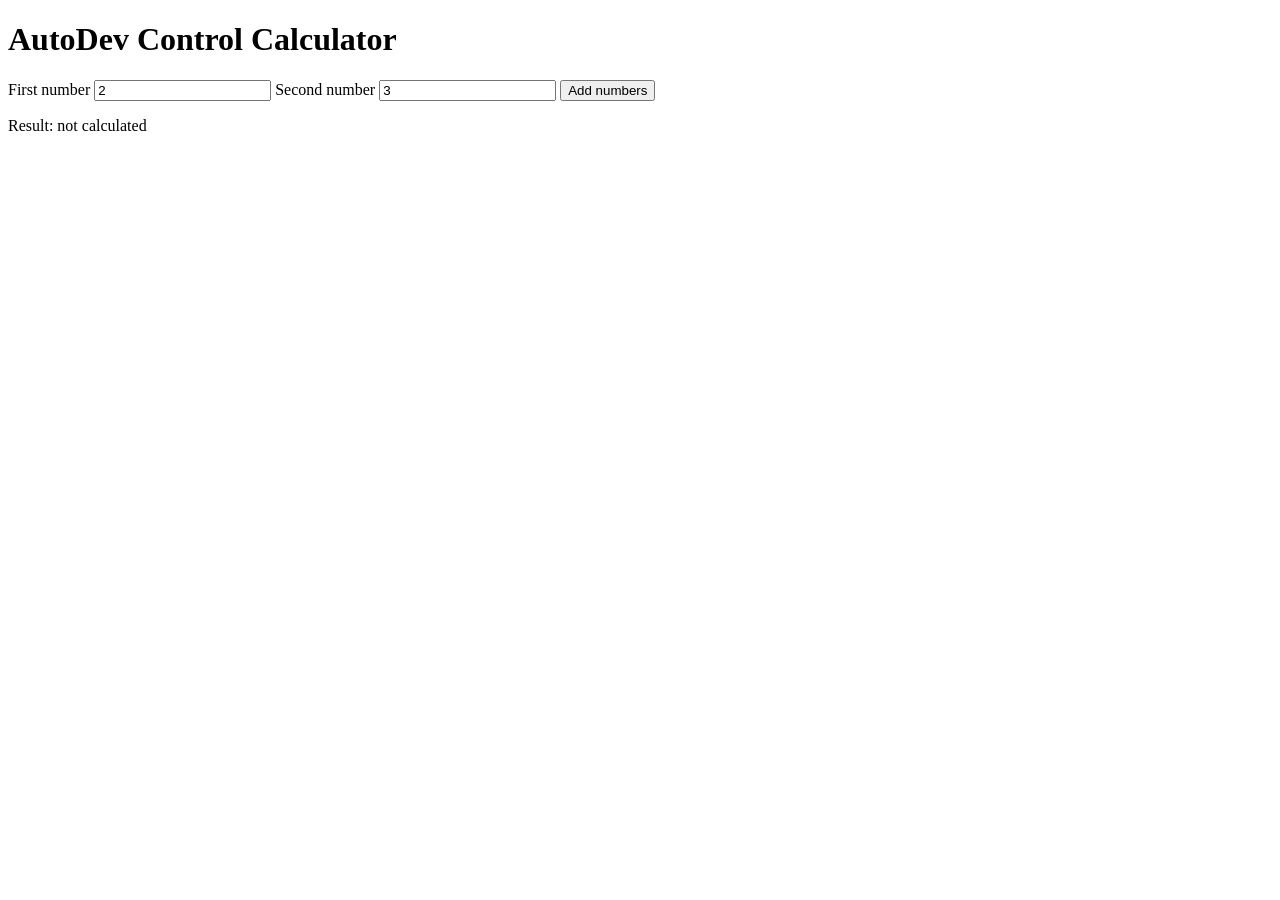
==== index.html @ 381ab941 "Prepare CONTROL_TASK_V1 browser fixture" ====
<!doctype html>
<html lang="en">
<head>
  <meta charset="utf-8">
  <meta name="viewport" content="width=device-width, initial-scale=1">
  <title>AutoDev Control Calculator</title>
</head>
<body>
  <main>
    <h1>AutoDev Control Calculator</h1>

    <label>
      First number
      <input id="a" type="number" value="2">
    </label>

    <label>
      Second number
      <input id="b" type="number" value="3">
    </label>

    <button id="calculate" type="button">Add numbers</button>

    <p id="result" aria-live="polite">Result: not calculated</p>
  </main>

  <script src="./math.js"></script>
  <script>
    const first = document.getElementById("a");
    const second = document.getElementById("b");
    const result = document.getElementById("result");

    document.getElementById("calculate").addEventListener("click", () => {
      result.textContent =
        `Result: ${window.add(Number(first.value), Number(second.value))}`;
    });
  </script>
</body>
</html>
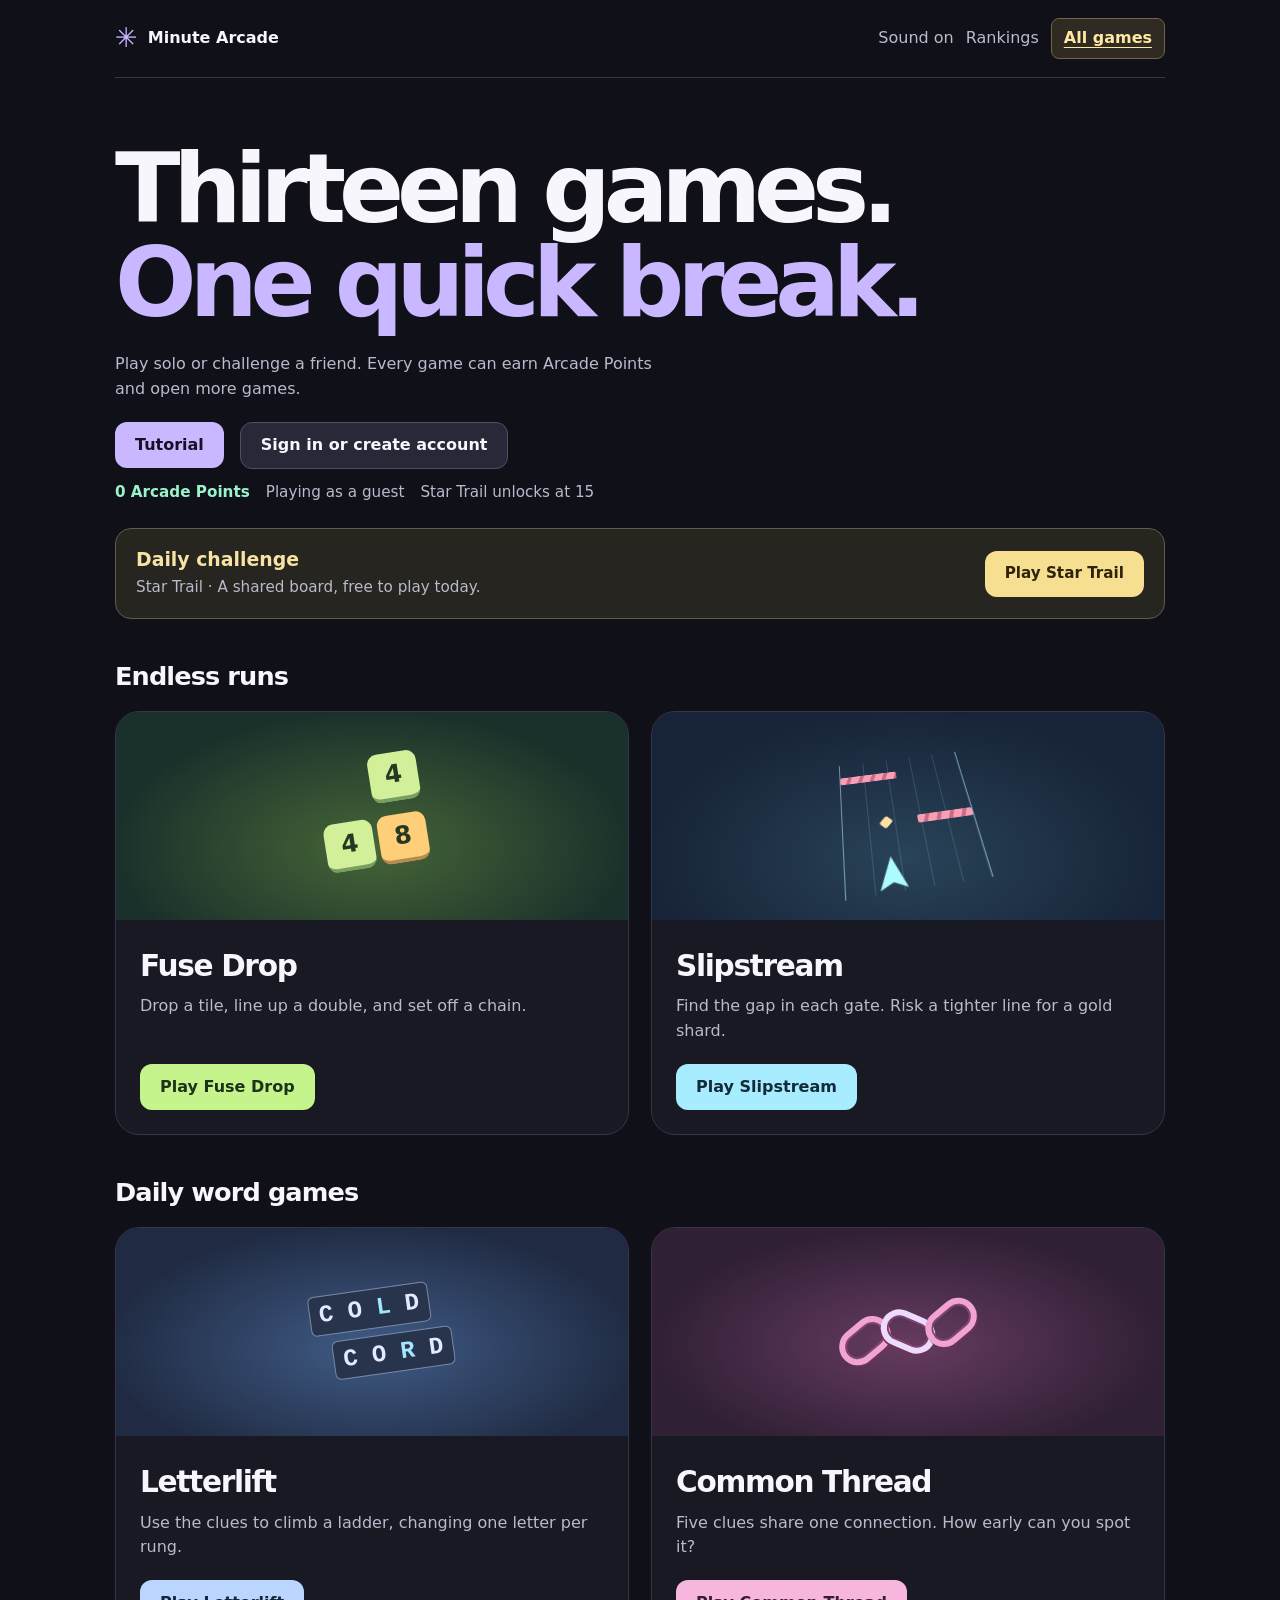
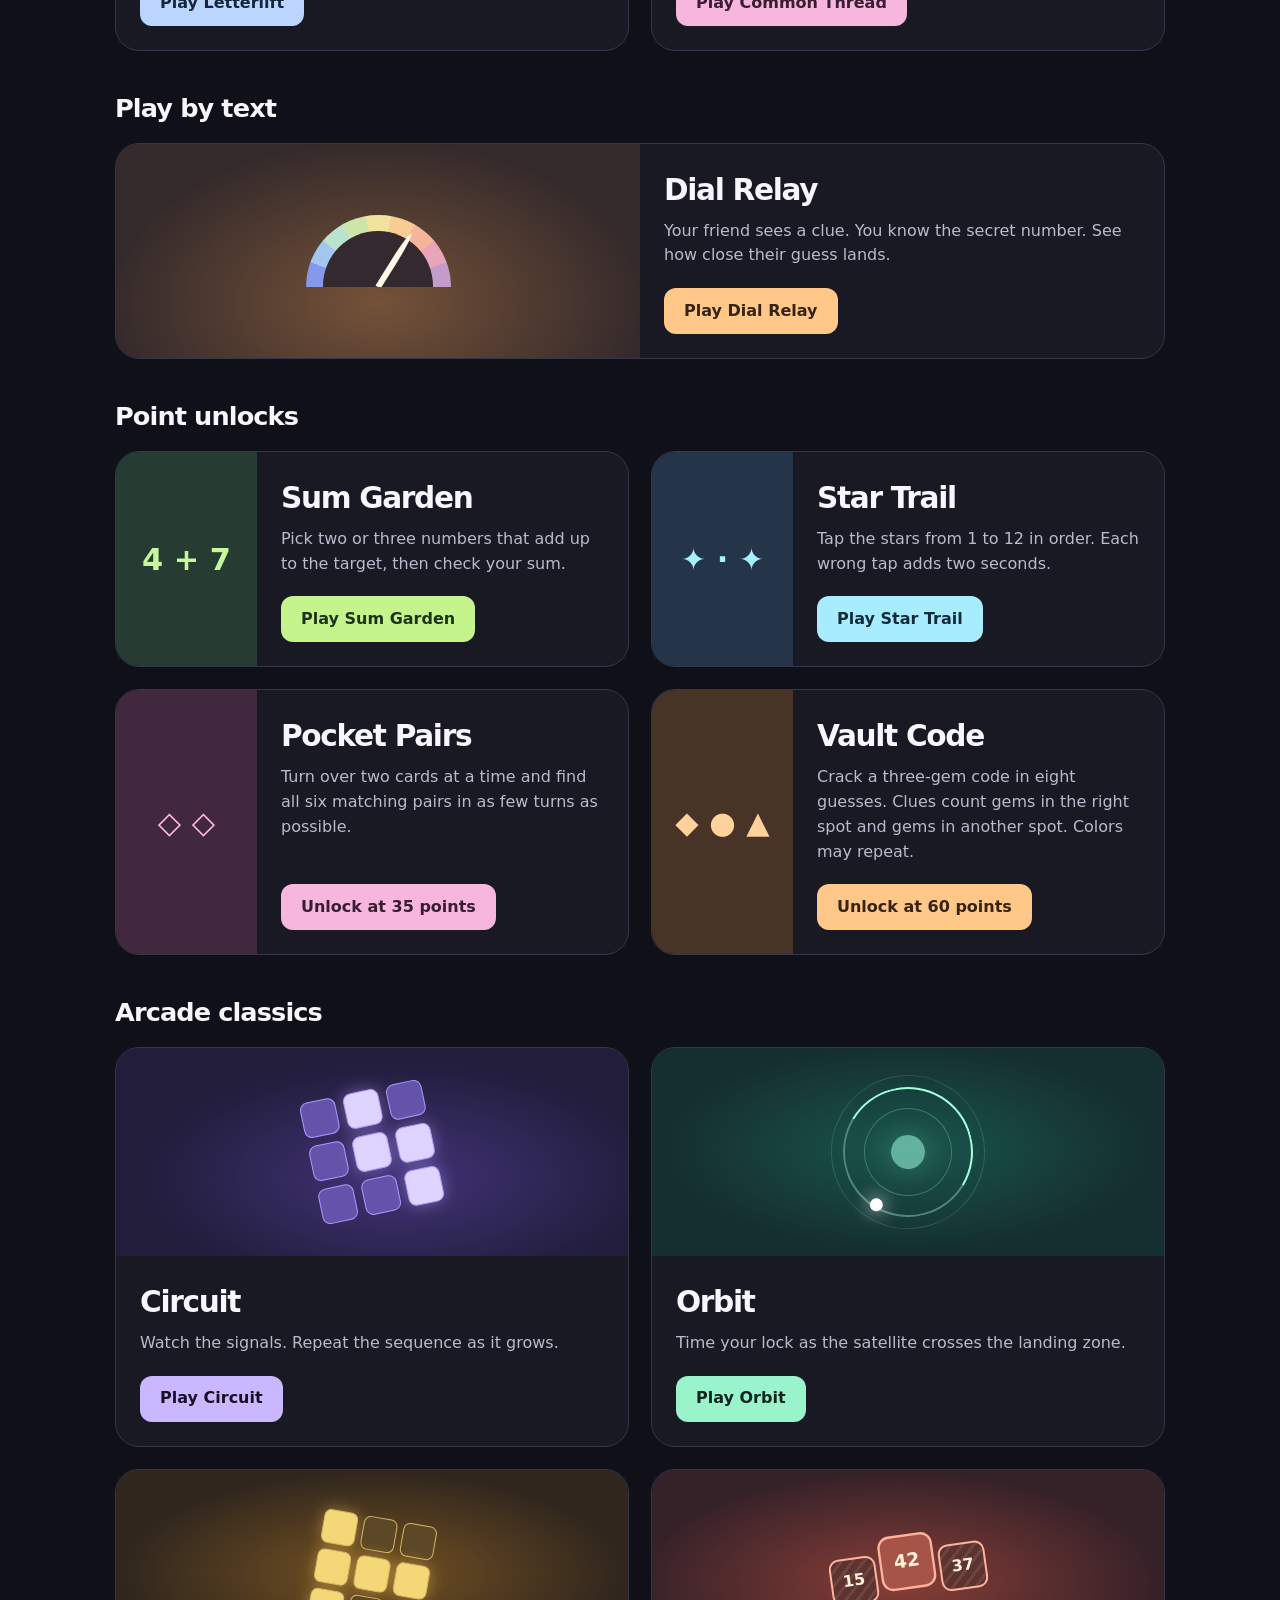
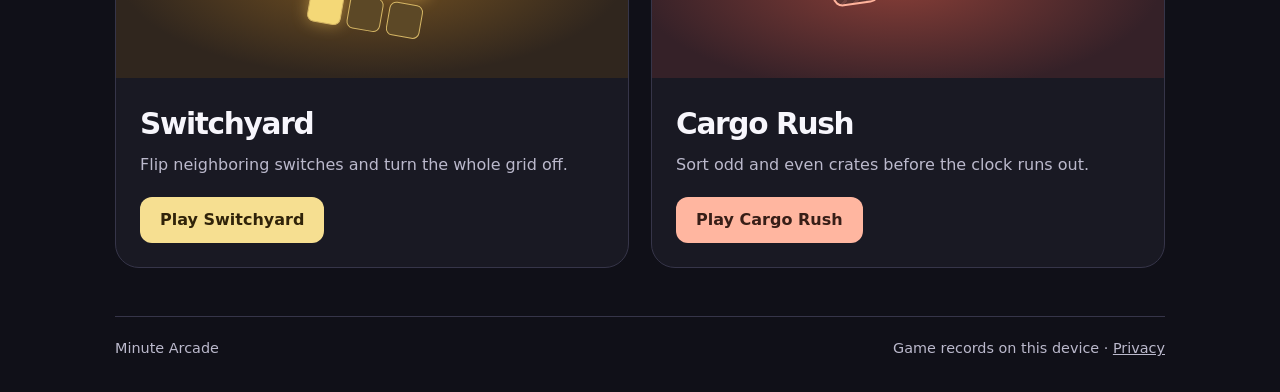
==== commit 2b703372: "Recover Minute Arcade public frontend from live site (2026-11-22)" ====
--- a/index.html
+++ b/index.html
@@ -1,39 +1,103 @@
 <!doctype html>
 <html lang="en">
 <head>
-  <meta charset="utf-8">
-  <meta name="viewport" content="width=device-width, initial-scale=1">
-  <title>AutoDev Control Calculator</title>
+<meta charset="utf-8">
+<meta name="viewport" content="width=device-width,initial-scale=1">
+<meta name="description" content="Play thirteen free browser games, from endless merge and dodge runs to daily word puzzles and clues you can text a friend.">
+<title>Minute Arcade — Play and challenge a friend</title>
+<link rel="stylesheet" href="./style.css">
+<link rel="stylesheet" href="./arcade.css">
+<link rel="stylesheet" href="./club.css">
+<script src="./foundation.js" defer></script>
+<script src="./games.js" defer></script>
+<script src="./more-games.js" defer></script>
+<script type="module" src="./arcade/arcade.js"></script>
 </head>
 <body>
-  <main>
-    <h1>AutoDev Control Calculator</h1>
-
-    <label>
-      First number
-      <input id="a" type="number" value="2">
-    </label>
-
-    <label>
-      Second number
-      <input id="b" type="number" value="3">
-    </label>
-
-    <button id="calculate" type="button">Add numbers</button>
-
-    <p id="result" aria-live="polite">Result: not calculated</p>
-  </main>
-
-  <script src="./math.js"></script>
-  <script>
-    const first = document.getElementById("a");
-    const second = document.getElementById("b");
-    const result = document.getElementById("result");
-
-    document.getElementById("calculate").addEventListener("click", () => {
-      result.textContent =
-        `Result: ${window.add(Number(first.value), Number(second.value))}`;
-    });
-  </script>
+<a class="skip" href="#main">Skip to games</a>
+<header class="wrap mast"><a href="#" class="brand"><span class="logo" aria-hidden="true">✳</span> Minute Arcade</a><nav aria-label="Games"><button type="button" id="sound-toggle" class="nav-tool" aria-pressed="true">Sound on</button><a href="#scores" class="nav-tool">Rankings</a><a href="#" data-route="home" class="home-link">All games</a></nav></header>
+<aside id="ad-game" class="ad-space wrap" aria-label="Advertisement" hidden></aside>
+<main id="main" class="wrap">
+<section id="home">
+  <div class="intro"><h1>Thirteen games.<br><em>One quick break.</em></h1><p>Play solo or challenge a friend. Every game can earn Arcade Points and open more games.</p><div class="welcome-actions"><button type="button" class="button" data-tutorial>Tutorial</button><a id="welcome-account" href="#account" class="button outline">Sign in or create account</a></div><div class="club-strip"><strong><span data-points>0</span> Arcade Points</strong><span id="home-identity">Playing as a guest</span><span id="next-unlock"></span></div></div>
+  <div class="daily-pick"><div><strong>Daily challenge</strong><p id="rotation-info"></p></div><a class="button gold" id="rotation-link" href="#sum">Play today’s game</a></div>
+  <h2 class="shelf-title">Endless runs</h2>
+  <div class="cards">
+    <article class="card fuse"><div class="card-art" aria-hidden="true"><div class="fuse-art"><b>4</b><b>4</b><b>8</b></div></div><div class="card-info"><h3>Fuse Drop</h3><p>Drop a tile, line up a double, and set off a chain.</p><a href="#merge" class="button lime">Play Fuse Drop</a></div></article>
+    <article class="card slip"><div class="card-art" aria-hidden="true"><div class="road-art"><i></i><i></i><i></i><b></b></div></div><div class="card-info"><h3>Slipstream</h3><p>Find the gap in each gate. Risk a tighter line for a gold shard.</p><a href="#slipstream" class="button ice">Play Slipstream</a></div></article>
+  </div>
+  <h2 class="shelf-title">Daily word games</h2>
+  <div class="cards">
+    <article class="card lift"><div class="card-art" aria-hidden="true"><div class="lift-art"><b>C O <em>L</em> D</b><b>C O <em>R</em> D</b></div></div><div class="card-info"><h3>Letterlift</h3><p>Use the clues to climb a ladder, changing one letter per rung.</p><a href="#letterlift" class="button sky">Play Letterlift</a></div></article>
+    <article class="card thread"><div class="card-art" aria-hidden="true"><div class="thread-art"><i></i><i></i><i></i></div></div><div class="card-info"><h3>Common Thread</h3><p>Five clues share one connection. How early can you spot it?</p><a href="#thread" class="button rose">Play Common Thread</a></div></article>
+  </div>
+  <h2 class="shelf-title">Play by text</h2>
+  <article class="card dial dial-card"><div class="card-art" aria-hidden="true"><div class="dial-art"><i></i></div></div><div class="card-info"><h3>Dial Relay</h3><p>Your friend sees a clue. You know the secret number. See how close their guess lands.</p><a href="#dial" class="button apricot">Play Dial Relay</a></div></article>
+  <h2 class="shelf-title">Point unlocks</h2><div class="cards compact-cards" id="bonus-cards"></div>
+  <h2 class="shelf-title">Arcade classics</h2>
+  <div class="cards">
+    <article class="card circuit"><div class="card-art" aria-hidden="true"><div class="tile-art"><i></i><i></i><i></i><i></i><i></i><i></i><i></i><i></i><i></i></div></div><div class="card-info"><h3>Circuit</h3><p>Watch the signals. Repeat the sequence as it grows.</p><a href="#circuit" class="button">Play Circuit</a></div></article>
+    <article class="card orbit"><div class="card-art" aria-hidden="true"><div class="orbit-art"><i></i><i></i></div></div><div class="card-info"><h3>Orbit</h3><p>Time your lock as the satellite crosses the landing zone.</p><a href="#orbit" class="button mint">Play Orbit</a></div></article>
+    <article class="card switchyard"><div class="card-art" aria-hidden="true"><div class="switch-art"><i></i><i></i><i></i><i></i><i></i><i></i><i></i><i></i><i></i></div></div><div class="card-info"><h3>Switchyard</h3><p>Flip neighboring switches and turn the whole grid off.</p><a href="#switchyard" class="button gold">Play Switchyard</a></div></article>
+    <article class="card cargo"><div class="card-art" aria-hidden="true"><div class="cargo-art"><b>15</b><b>42</b><b>37</b></div></div><div class="card-info"><h3>Cargo Rush</h3><p>Sort odd and even crates before the clock runs out.</p><a href="#cargo" class="button peach">Play Cargo Rush</a></div></article>
+  </div>
+</section>
+<section id="circuit" class="game-layout" hidden>
+  <div class="game-info"><a href="#" class="back game-home">All games</a><h1>Circuit</h1><p>Watch which squares light up. When it’s your turn, tap the same squares in order. Every round adds one signal.</p><div class="scores"><div><span>Score</span><strong id="c-score">0</strong></div><div><span>Best</span><strong id="c-best">0</strong></div></div><p class="keys">Keyboard <kbd>1</kbd> through <kbd>9</kbd></p></div>
+  <div class="game-panel circuit"><p id="c-status" class="status" role="status">Ready to play?</p><div class="tiles" id="tiles" aria-label="Circuit board"></div><button id="c-start" class="button" type="button">Start Circuit</button></div>
+</section>
+<section id="orbit" class="game-layout" hidden>
+  <div class="game-info"><a href="#" class="back game-home">All games</a><h1>Orbit</h1><p>Lock on when the satellite is inside the green arc. The satellite gets faster and the landing zone shrinks. Three misses end a run.</p><div class="scores"><div><span>Score</span><strong id="o-score">0</strong></div><div><span>Best</span><strong id="o-best">0</strong></div></div><p class="keys">Keyboard <kbd>Space</kbd> to lock</p></div>
+  <div class="game-panel orbit"><p id="o-status" class="status" role="status">Ready to play?</p><div class="orbit-stage"><svg viewBox="0 0 300 300" aria-label="Satellite moving around a ring with a landing zone" role="img"><circle cx="150" cy="150" r="119" class="track"/><circle cx="150" cy="150" r="85" class="inner"/><path d="M150 43v11 M150 246v11 M43 150h11 M246 150h11" class="marks"/><path id="target" class="target"/><circle id="satellite" cx="269" cy="150" r="8" class="satellite"/></svg><div class="lives"><strong id="o-lives">3</strong><span>lives</span></div></div><button id="o-start" class="button mint" type="button">Start Orbit</button></div>
+</section>
+<section id="switchyard" class="game-layout" hidden>
+  <div class="game-info"><a href="#" class="back game-home">All games</a><h1>Switchyard</h1><p>Turn every light off. Each switch also flips the lights directly above, below, left, and right of it.</p><div class="scores"><div><span>Moves</span><strong id="s-moves">0</strong></div><div><span>Fewest moves</span><strong id="s-best">—</strong></div></div></div>
+  <div class="game-panel switchyard"><p id="s-status" class="status" role="status">Turn off all the lights.</p><div id="switches" class="tiles switches" aria-label="Switchyard board"></div><div class="game-actions"><button type="button" id="s-reset" class="button outline">Reset puzzle</button><button type="button" id="s-new" class="button gold">New puzzle</button></div></div>
+</section>
+<section id="cargo" class="game-layout" hidden>
+  <div class="game-info"><a href="#" class="back game-home">All games</a><h1>Cargo Rush</h1><p>Send each crate to the odd or even bin. Correct streaks earn bonus points. A mistake breaks the streak and costs one second.</p><div class="scores"><div><span>Score</span><strong id="g-score">0</strong></div><div><span>Best</span><strong id="g-best">0</strong></div></div><p class="keys">Keyboard <kbd>Left</kbd> for odd, <kbd>Right</kbd> for even</p></div>
+  <div class="game-panel cargo"><p id="g-status" class="status" role="status">Sort as many crates as you can in 25 seconds.</p><div class="cargo-readout"><div class="timer"><span>Time left</span><strong id="g-time">25.0</strong></div><div id="g-crate" class="crate" aria-live="off">—</div><div class="timer"><span>Streak</span><strong id="g-streak">0</strong></div></div><div class="game-actions sorting"><button type="button" id="g-odd" class="button outline" disabled>Odd</button><button type="button" id="g-even" class="button outline" disabled>Even</button></div><button type="button" id="g-start" class="button peach">Start sorting</button></div>
+</section>
+<section id="merge" class="game-layout extended" hidden>
+  <div class="game-info"><a href="#" class="back game-home">All games</a><h1>Fuse Drop</h1><p>Tap a column to drop the tile. A matching tile below or beside it fuses into a double. Chain matches in one drop for bonus points. Hold one tile aside to use it later.</p>
+    <div class="scores"><div><span>Score</span><strong id="m-score">0</strong></div><div><span>Best</span><strong id="m-best">0</strong></div></div>
+    <p class="keys">Keyboard <kbd>1</kbd> through <kbd>5</kbd> to drop</p><p class="challenge" id="m-target" hidden></p></div>
+  <div class="game-panel fuse"><div class="fuse-stats"><span>Highest tile <strong id="m-peak">—</strong></span><span>Longest chain <strong id="m-chain">0</strong></span></div><div class="queue"><span>Dropping <b id="m-now">2</b></span><span>Next <b id="m-next">2</b></span></div>
+    <div class="merge-board" id="m-board" role="group" aria-label="Choose a column"></div><p id="m-status" class="status" role="status"></p>
+    <div class="game-actions"><button class="button lime" id="m-hold" type="button">Hold tile</button><button class="button outline" id="m-new" type="button">New run</button></div>
+    <div class="share-slot" id="m-share"></div></div>
+</section>
+<section id="slipstream" class="game-layout extended" hidden>
+  <div class="game-info"><a href="#" class="back game-home">All games</a><h1>Slipstream</h1><p>Steer through the gaps. Each gate earns one point and a gold shard adds two. The course speeds up as you go.</p>
+    <div class="scores"><div><span>Score</span><strong id="d-score">0</strong></div><div><span>Best</span><strong id="d-best">0</strong></div></div>
+    <p class="keys">Keyboard <kbd>←</kbd> <kbd>→</kbd> to steer, <kbd>P</kbd> to pause</p><p class="challenge" id="d-target" hidden></p></div>
+  <div class="game-panel slip"><div class="run-hud"><strong>Score <span id="d-hud">0</span></strong><span id="d-bonus" role="status"></span></div><div class="road-frame"><canvas id="d-road" width="360" height="350" role="img" aria-label="Five-lane road. Steer the blue ship through open gates."></canvas><div class="road-cover" id="d-cover"><b id="d-cover-title">Ready to run?</b><span id="d-cover-text">Tap a lane or use the steering buttons.</span></div></div>
+    <div class="steering"><button type="button" id="d-left" class="button outline" aria-label="Steer left">Left</button><button type="button" id="d-action" class="button ice">Start run</button><button type="button" id="d-right" class="button outline" aria-label="Steer right">Right</button></div>
+    <p id="d-status" class="status" role="status">Five lanes. Find an opening.</p><div class="share-slot" id="d-share"></div></div>
+</section>
+<section id="letterlift" class="game-layout extended" hidden>
+  <div class="game-info"><a href="#" class="back game-home">All games</a><h1>Letterlift</h1><p>Change one letter at a time to reach the last word. Each clue describes the next rung. Try to solve the ladder without a hint.</p><p class="edition" id="l-edition"></p></div>
+  <div class="game-panel lift word-panel"><ol id="l-ladder" class="ladder" aria-label="Word ladder"></ol>
+    <form id="l-form" class="word-form"><label for="l-answer" id="l-clue"></label><div class="answer-row"><input id="l-answer" type="text" maxlength="4" aria-describedby="l-status" autocomplete="off" autocapitalize="characters" spellcheck="false" aria-label="Four-letter answer" enterkeyhint="go"><button class="button sky" type="submit">Enter word</button></div></form>
+    <p id="l-status" class="status" role="status"></p><div class="game-actions"><button id="l-hint" type="button" class="button outline">Show a hint</button><button id="l-practice" type="button" class="button outline">Practice puzzle</button><a id="l-daily" href="#letterlift" class="back" hidden>Today’s puzzle</a></div>
+    <div class="share-slot" id="l-share"></div></div>
+</section>
+<section id="thread" class="game-layout extended" hidden>
+  <div class="game-info"><a href="#" class="back game-home">All games</a><h1>Common Thread</h1><p>Choose the connection that fits all five clues. You can guess early or uncover another clue. Fewer clues earn more points.</p><p class="edition" id="t-edition"></p></div>
+  <div class="game-panel thread word-panel"><ol class="clue-list" id="t-clues" aria-label="Connection clues"></ol><div class="thread-choices" id="t-choices" role="group" aria-label="Choose the connection"></div>
+    <p id="t-status" class="status" role="status"></p><div class="game-actions"><button id="t-next" type="button" class="button rose">Reveal next clue</button><button id="t-practice" type="button" class="button outline">Practice puzzle</button><a id="t-daily" href="#thread" class="back" hidden>Today’s puzzle</a></div>
+    <div class="share-slot" id="t-share"></div></div>
+</section>
+<section id="dial" class="game-layout extended" hidden>
+  <div class="game-info"><a href="#" class="back game-home">All games</a><h1>Dial Relay</h1><p>Give a friend a clue for a secret number from 1 to 10. They text a guess back. An exact match earns five points. Each step away costs one.</p></div>
+  <div class="game-panel dial word-panel"><div class="dial-widget"><div class="dial-stage" id="w-stage" aria-hidden="true"><i id="w-needle"></i></div></div><div id="w-content"></div><p class="status" id="w-status" role="status"></p></div>
+</section>
+<section id="account" class="club-view" hidden><a href="#" class="back game-home">All games</a><h1>Your player</h1><div id="account-panel" class="club-panel"></div></section>
+<section id="scores" class="club-view" hidden><a href="#" class="back game-home">All games</a><h1>Scoreboard</h1><div class="club-panel"><div class="score-summary"><strong><span data-points>0</span> Arcade Points</strong><span id="my-rank"></span></div><h2>Compare with a friend</h2><form id="friend-form"><label for="friend-name">Their public username</label><div class="answer-row"><input id="friend-name" maxlength="20" placeholder="username" autocomplete="off" required><button class="button mint" type="submit">Compare</button></div></form><p id="friend-result" role="status"></p><h2>Global leaderboard</h2><p>Public players rank by all-time points. Weekly top-percent bands use points earned during the previous Monday–Sunday, UTC.</p><ol id="rank-list"></ol><a href="#account" class="back">Manage profile and score privacy</a></div></section>
+<dialog id="tutorial-dialog" class="arcade-dialog"><div class="dialog-heading"><h2>Welcome to Minute Arcade</h2><button type="button" class="button outline" data-close>Close</button></div><p>Play these minigames solo or send them to friends to compete as often as you like, earn Arcade Points, and unlock more games.</p><p>Guest play starts immediately. An optional account saves your points across devices with a unique username, a password, and any nickname you like.</p><button type="button" class="button" data-close>Pick a game</button></dialog>
+<dialog id="demo-dialog" class="arcade-dialog"><div class="dialog-heading"><h2 id="demo-title">Game demo</h2><button type="button" class="button outline" data-close>Close demo</button></div><div id="demo-screen"></div><p id="demo-rule"></p><div class="demo-bottom"><span id="demo-clock" role="status"></span><button id="demo-replay" type="button" class="button outline" hidden>Replay demo</button></div></dialog>
+</main>
+<aside id="ad-home" class="ad-space wrap" aria-label="Advertisement" hidden></aside>
+<footer class="wrap foot"><span>Minute Arcade</span><span>Game records on this device · <a href="./privacy.html">Privacy</a></span></footer>
 </body>
 </html>
--- a/style.css
+++ b/style.css
@@ -0,0 +1,7 @@
+:root{color-scheme:dark;--bg:#101018;--panel:#191923;--text:#f7f6fc;--muted:#bbb9cc;--line:#363549;--lilac:#c9b8ff;--mint:#99f3cb}
+*{box-sizing:border-box}body{margin:0;background:var(--bg);color:var(--text);font:1rem/1.55 "Inter",system-ui,sans-serif}a{color:inherit}button{font:inherit}button,a{-webkit-tap-highlight-color:transparent}button:focus-visible,a:focus-visible{outline:3px solid #fff;outline-offset:4px}[hidden]{display:none!important}.wrap{width:min(1050px,calc(100% - 40px));margin-inline:auto}.skip{position:absolute;left:16px;top:8px;transform:translateY(-200%);z-index:1}.skip:focus{transform:none;background:#242032;padding:8px 16px}.mast{min-height:78px;border-bottom:1px solid var(--line);display:flex;justify-content:space-between;align-items:center;gap:12px}.brand{font-weight:800;text-decoration:none;display:inline-flex;align-items:center;gap:10px}.logo{color:var(--lilac);font-size:1.7rem}.mast nav{display:flex;gap:22px}.mast nav a,.back{color:var(--muted);text-decoration:none}.mast nav a:hover,.mast nav a[aria-current],.back:hover{color:#fff;text-decoration:underline;text-underline-offset:4px}.intro{padding:clamp(42px,8vw,88px) 0 32px}.intro h1,.game-info h1{font-size:clamp(3rem,8.3vw,6rem);line-height:.98;letter-spacing:-.075em;margin:0;font-weight:850}.intro em{color:var(--lilac);font-style:normal}.intro p,.game-info p{color:var(--muted);margin:22px 0 0;max-width:35rem}.cards{display:grid;grid-template-columns:repeat(2,minmax(0,1fr));gap:22px}.card,.game-panel{background:var(--panel);border:1px solid var(--line);border-radius:24px;overflow:hidden}.card-art{min-height:208px;display:grid;place-items:center;overflow:hidden}.circuit .card-art{background:radial-gradient(ellipse at 55% 62%,#413377,#211d3b 65%)}.orbit .card-art{background:radial-gradient(ellipse at 50% 48%,#19564c,#152e30 68%)}.tile-art{display:grid;grid-template-columns:repeat(3,36px);gap:8px;transform:rotate(-12deg)}.tile-art i{width:36px;height:36px;border:1px solid #ad99ff;border-radius:8px;background:#6453aa}.tile-art i:is(:nth-child(2),:nth-child(5),:nth-child(6),:nth-child(9)){background:#dfd4ff;box-shadow:0 0 16px #c0a5ff70}.orbit-art{width:130px;height:130px;border:2px solid #51877b;border-top-color:#a6ffdc;border-right-color:#a6ffdc;border-radius:50%;transform:rotate(-14deg);position:relative}.orbit-art::before,.orbit-art::after{content:"";position:absolute;border:1px solid #71b8a770;border-radius:50%;inset:19px}.orbit-art::after{inset:-14px;border-color:#71b8a747}.orbit-art i:first-child{position:absolute;inset:46px;border-radius:50%;background:#93efd29c;box-shadow:0 0 30px #9df3d340}.orbit-art i:last-child{position:absolute;top:100px;left:13px;width:13px;height:13px;border-radius:50%;background:#fff;box-shadow:0 0 18px #fff}.card-info{padding:24px}.card-info h2{margin:0;font-size:1.85rem;letter-spacing:-.045em}.card-info p{color:var(--muted);margin:5px 0 20px}.button{display:inline-flex;align-items:center;justify-content:center;min-height:46px;padding:10px 20px;border:none;border-radius:12px;background:var(--lilac);color:#161125;font-weight:800;text-decoration:none;cursor:pointer;touch-action:manipulation}.button.mint{background:var(--mint);color:#10251f}.button:hover{filter:brightness(1.1)}.foot{margin-top:48px;padding:20px 0 32px;border-top:1px solid var(--line);display:flex;justify-content:space-between;gap:8px 20px;color:var(--muted);font-size:.9rem;flex-wrap:wrap}.game-layout{display:grid;grid-template-columns:2fr 3fr;gap:32px;padding-top:40px;align-items:start}.game-info h1{margin-top:16px}.scores{display:flex;gap:16px;margin-top:24px}.scores div{padding:9px 16px;min-width:84px;border:1px solid var(--line);border-radius:12px}.scores span,.lives span{color:var(--muted);display:block;font-size:.92rem}.scores strong,.lives strong{font-size:1.6rem}.keys kbd{background:#2d2b3c;border:1px solid #4d4b61;border-radius:5px;padding:2px 5px}.game-panel{display:grid;justify-items:center;padding:18px 20px 25px;gap:17px}.status{margin:0;min-height:1.55em;color:var(--text);text-align:center}.tiles{display:grid;grid-template-columns:repeat(3,1fr);gap:9px;width:min(100%,315px)}.tile{aspect-ratio:1;border:1px solid #6e6097;border-radius:14px;background:#38304e;color:#ede7ff;font-size:1.2rem;font-weight:750;cursor:pointer;touch-action:manipulation}.tile:disabled{cursor:default;opacity:1}.tile.lit,.tile.hit{background:#d6c7ff;color:#1f163d;box-shadow:inset 0 0 0 3px #fff}.tile.miss{background:#a73654;color:#fff}.orbit-stage{width:min(100%,305px);position:relative}.orbit-stage svg{display:block;width:100%;fill:none}.track{stroke:#476460;stroke-width:3}.inner,.marks{stroke:#34524f;stroke-width:1.5}.target{stroke:var(--mint);stroke-width:9;stroke-linecap:round}.satellite{fill:white;stroke:#103b32;stroke-width:2}.lives{position:absolute;top:50%;left:50%;transform:translate(-50%,-50%);text-align:center}.lives strong{font-size:2.2rem;line-height:1}
+@media(max-width:680px){.wrap{width:calc(100% - 28px)}.mast{min-height:62px}.mast nav{gap:13px}.cards,.game-layout{grid-template-columns:1fr}.game-layout{gap:18px;padding-top:22px}.game-info h1{font-size:3.5rem}.game-info p{margin-top:12px}.scores{margin-top:14px}.keys{display:none}.card-art{min-height:160px}.foot{margin-top:32px}}
+.button.gold{background:#f6df91;color:#302309}.button.peach{background:#ffb6a0;color:#371e17}.button.outline{background:#292838;color:var(--text);border:1px solid #514e68}.button:disabled{opacity:.55;cursor:default}.button:disabled:hover{filter:none}
+.switchyard .card-art{background:radial-gradient(ellipse at 50% 50%,#755221,#30261e 70%)}.switch-art{display:grid;grid-template-columns:repeat(3,34px);gap:6px;transform:rotate(10deg)}.switch-art i{width:34px;height:34px;border:1px solid #d5b665;border-radius:7px;background:#5c4826}.switch-art i:is(:nth-child(1),:nth-child(4),:nth-child(5),:nth-child(6),:nth-child(7)){background:#f4d877;box-shadow:0 0 16px #ffce5e72}
+.cargo .card-art{background:radial-gradient(ellipse at 48% 54%,#883e37,#352128 70%)}.cargo-art{display:flex;align-items:center;gap:8px;transform:rotate(-8deg)}.cargo-art b,.crate{display:grid;place-items:center;min-width:47px;aspect-ratio:1;border:2px solid #ffb39c;border-radius:10px;background:repeating-linear-gradient(-45deg,#5b3431,#5b3431 6px,#71433f 6px,#71433f 9px);color:#fff2dc;font-weight:850}.cargo-art b:nth-child(2){transform:translateY(-12px) scale(1.17);background:#a75448}
+.switches{grid-template-columns:repeat(4,1fr);width:min(100%,325px)}.switches .tile{background:#2b292a;border-color:#6a5b46;color:#cbbfa8}.switches .tile[aria-pressed="true"]{background:#f6df91;color:#302309;box-shadow:inset 0 0 0 3px #fff4c2}.game-actions{display:flex;gap:10px;justify-content:center;flex-wrap:wrap}.cargo-readout{display:grid;grid-template-columns:minmax(55px,1fr) minmax(95px,160px) minmax(55px,1fr);align-items:center;text-align:center;gap:12px;width:min(100%,370px);margin:7px 0}.cargo-readout .crate{font-size:clamp(2rem,7vw,4rem);min-width:0;border-radius:16px}.timer span{display:block;color:var(--muted);font-size:.88rem}.timer strong{font-variant-numeric:tabular-nums;font-size:1.35rem}
--- a/arcade.css
+++ b/arcade.css
@@ -0,0 +1,135 @@
+:root {
+  --lime: #c5f48d;
+  --ice: #a7ecff;
+  --sky: #bad6ff;
+  --rose: #f6b6dd;
+  --apricot: #ffc788;
+}
+.shelf-title { margin: 38px 0 14px; font-size: clamp(1.25rem, 3vw, 1.6rem); letter-spacing: -.035em; }
+.intro + .shelf-title { margin-top: 0; }
+.card-info h3 { margin: 0; font-size: 1.85rem; letter-spacing: -.045em; }
+.card-info { display: flex; flex-direction: column; align-items: flex-start; }
+.cards .card { display: flex; flex-direction: column; }
+.cards .card-info { flex: 1; }
+.card-info .button { margin-top: auto; }
+.button.lime { background: var(--lime); color: #1e3218; }
+.button.ice { background: var(--ice); color: #132b39; }
+.button.sky { background: var(--sky); color: #15263c; }
+.button.rose { background: var(--rose); color: #391d32; }
+.button.apricot { background: var(--apricot); color: #352413; }
+.fuse .card-art { background: radial-gradient(ellipse at 50% 65%, #466537, #1a312b 71%); }
+.fuse-art { display: grid; grid-template: repeat(2, 49px) / repeat(2, 49px); gap: 5px; transform: rotate(-9deg); }
+.fuse-art b { display: grid; place-items: center; color: #253821; background: #d2ef9a; border-radius: 10px; border-bottom: 4px solid #789f62; font-size: 1.55rem; }
+.fuse-art b:nth-child(1) { grid-area: 2 / 1; }
+.fuse-art b:nth-child(2) { grid-area: 1 / 2; transform: translateY(-8px); }
+.fuse-art b:nth-child(3) { grid-area: 2 / 2; background: #ffce79; border-color: #b28c50; }
+.slip .card-art { background: radial-gradient(ellipse at 50% 70%, #294358, #172338 72%); }
+.road-art { width: 132px; height: 145px; position: relative; border-inline: 1px solid #7198ad; transform: perspective(260px) rotateX(27deg) rotateZ(-9deg); background: repeating-linear-gradient(90deg, transparent 0 25px, #749ab447 25px 26px); }
+.road-art i { position: absolute; display: block; height: 9px; background: repeating-linear-gradient(110deg, #fb9eb3 0 8px, #c36d8b 8px 12px); border-radius: 2px; }
+.road-art i:nth-child(1) { width: 46%; top: 12%; }
+.road-art i:nth-child(2) { width: 43%; right: 0; top: 50%; }
+.road-art i:nth-child(3) { width: 9px; height: 11px; left: 29%; top: 49%; transform: rotate(45deg); background: #ffe1a2; }
+.road-art b { position: absolute; width: 25px; height: 30px; left: 23%; bottom: 2%; background: #acfbff; clip-path: polygon(50% 0, 100% 100%, 50% 80%, 0 100%); }
+.lift .card-art { background: radial-gradient(ellipse at 50% 58%, #405b86, #202b43 73%); }
+.lift-art { display: grid; gap: 7px; transform: rotate(-8deg); }
+.lift-art b { padding: 2px 9px; border-radius: 6px; background: #28344b; color: #e2eaff; border: 1px solid #7889a7; font: 750 1.5rem/1.4 ui-monospace, monospace; white-space: nowrap; }
+.lift-art b:nth-child(2) { transform: translateX(18px); }
+.lift-art em { font-style: normal; color: #a1e7ff; }
+.thread .card-art { background: radial-gradient(ellipse at 50% 56%, #663b60, #302035 70%); }
+.thread-art { display: flex; align-items: center; transform: rotate(-12deg); }
+.thread-art i { width: 56px; height: 37px; border: 6px solid #f1a3d3; border-radius: 40px; transform: rotate(-28deg); box-shadow: inset 0 0 0 2px #80436f, 0 2px 0 #703352; }
+.thread-art i + i { margin-left: -12px; }
+.thread-art i:nth-child(2) { transform: rotate(35deg); border-color: #ecdbff; }
+.dial-card { display: grid; grid-template-columns: 1fr 1fr; }
+.dial-card .card-info { align-self: center; }
+.dial .card-art { background: radial-gradient(ellipse at 50% 74%, #755238, #352a2b 72%); }
+.dial-art, .dial-stage { position: relative; width: 145px; aspect-ratio: 2/1; overflow: hidden; border-radius: 200px 200px 0 0; background: conic-gradient(from 270deg at 50% 100%, #8598ea 0 20deg, #a2c6ed 20deg 40deg, #bbe2ce 40deg 60deg, #cde5a8 60deg 80deg, #f1e39e 80deg 100deg, #f9cc94 100deg 120deg, #f6b598 120deg 140deg, #eaa4b9 140deg 160deg, #c49cca 160deg 180deg, transparent 180deg); }
+.dial-art::before, .dial-stage::before { position: absolute; content: ""; inset: 23% 12% 0; border-radius: 160px 160px 0 0; background: #33292e; }
+.dial-art i, .dial-stage i { display: block; position: absolute; bottom: 0; left: calc(50% - 3px); width: 6px; height: 87%; background: #fff7e8; border-radius: 100% 100% 0 0; transform: rotate(var(--angle, 32deg)); transform-origin: bottom; }
+.extended { grid-template-columns: minmax(0, 0.86fr) minmax(0, 1.14fr); }
+.extended .game-info h1 { font-size: clamp(3rem, 6.5vw, 5.25rem); overflow-wrap: anywhere; }
+.extended .game-panel { gap: 13px; }
+.game-info .challenge, .game-info .edition { display: inline-block; border-left: 3px solid var(--lilac); padding-left: 10px; color: #e6dffa; font-size: .95rem; }
+.share-slot { width: 100%; text-align: center; padding-top: 12px; border-top: 1px solid var(--line); }
+.share-buttons { display: flex; gap: 16px; flex-wrap: wrap; align-items: center; justify-content: center; }
+.button.share-primary { color: var(--text); background: #3a344e; border: 1px solid #645b7b; }
+.copy-link, .back { font: inherit; }
+.copy-link { padding: 6px 0; min-height: 44px; color: #dbd4f5; background: none; border: 0; cursor: pointer; text-decoration: underline; text-underline-offset: 3px; }
+.share-note { display: block; color: var(--muted); font-size: .92rem; }
+.share-note:not(:empty) { margin-top: 7px; }
+.link-field, .word-form input, .relay-form input, .relay-form select { width: 100%; min-width: 0; background: #11131e; color: var(--text); border: 1px solid #6b6981; border-radius: 9px; min-height: 46px; padding: 8px 12px; font: inherit; }
+.link-field { max-width: 32rem; margin: 8px 0 0; }
+input:focus-visible, select:focus-visible, summary:focus-visible, canvas:focus-visible { outline: 3px solid #ddd4ff; outline-offset: 2px; }
+.queue { display: flex; gap: 14px; align-items: center; font-size: .95rem; color: var(--muted); }
+.queue b { display: inline-grid; place-items: center; padding: 2px 8px; min-width: 34px; margin-left: 3px; color: #e5fbc5; border-radius: 6px; background: #334333; }
+.queue span:first-child b { color: #1f321d; background: var(--lime); }
+.merge-board { display: grid; grid-template-columns: repeat(5,minmax(0,1fr)); width: min(100%, 344px); gap: 5px; border-radius: 12px; padding: 6px; background: #111a19; border: 1px solid #424e45; }
+.drop-column { border: 0; background: transparent; color: var(--text); display: grid; grid-template-rows: repeat(6, 1fr) auto; padding: 0; gap: 4px; min-width: 0; cursor: pointer; touch-action: manipulation; border-radius: 6px; }
+.drop-column:disabled { cursor: default; }
+.mc { display: grid; place-items: center; aspect-ratio: 1.14; border-radius: 6px; background: #25302c; color: #182025; font: 800 clamp(.96rem, 3.6vw, 1.35rem)/1 system-ui,sans-serif; }
+.mc.rank-0 { background: #c2eac3; }.mc.rank-1 { background: #d8ed92; }.mc.rank-2 { background: #ffcf81; }.mc.rank-3 { background: #ffae92; }.mc.rank-4 { background: #f6a6c7; }.mc.rank-5 { background: #dcc0fb; }.mc.rank-6 { background: #a9c9ff; }.mc.rank-7 { background: #99e2dd; }
+.mc.landed { box-shadow: inset 0 0 0 2px #fff; }
+.col-key { color: #a9c9ae; font-size: .88rem; font-weight: 750; }
+@media (hover: hover) { .drop-column:not(:disabled):hover { outline: 1px solid #b1cdb2; outline-offset: 1px; } }
+.road-frame { position: relative; width: min(100%, 356px); overflow: hidden; border-radius: 12px; border: 1px solid #45596c; }
+#d-road { display: block; width: 100%; height: auto; aspect-ratio: 360/350; touch-action: none; }
+.road-cover { position: absolute; inset: 0; display: grid; align-content: center; justify-items: center; padding: 16px; text-align: center; background: #0b1222b0; pointer-events: none; }
+.road-cover b { font-size: clamp(1.6rem, 4vw, 2rem); letter-spacing: -.05em; color: var(--ice); }
+.road-cover span { font-size: .94rem; color: #e0e7f0; }
+.steering { width: min(100%, 356px); display: grid; gap: 6px; grid-template-columns: 1fr 1.3fr 1fr; }
+.steering .button { padding-inline: 5px; }
+.word-panel { justify-items: stretch; align-content: start; }
+.word-panel .game-actions { align-items: center; }
+.ladder, .clue-list { padding: 0; margin: 0; list-style: none; }
+.ladder { display: grid; gap: 2px; }
+.ladder li { display: grid; grid-template-columns: minmax(55px, 1fr) auto minmax(12px,1fr); align-items: center; padding: 2px 8px; border-radius: 7px; }
+.ladder .on-rung { background: #242d40; }
+.rung-label, .clue-index { color: var(--muted); font-size: .87rem; }
+.letter-tiles { display: flex; gap: 4px; }
+.letter-tiles b { width: clamp(29px,5vw,38px); height: 30px; text-align: center; border: 1px solid #46516a; background: #242938; color: #e5eaff; border-radius: 5px; font: 700 1.03rem/28px ui-monospace, monospace; }
+.letter-tiles b.changed { background: #b6daff; color: #19364c; }
+.word-form, .relay-form { display: grid; gap: 7px; }
+.word-form label, .relay-form label { font-weight: 700; }
+.answer-row { display: grid; grid-template-columns: minmax(5rem, 1fr) auto; gap: 8px; }
+#l-answer { text-transform: uppercase; letter-spacing: .17em; }
+.clue-list { display: grid; gap: 4px; }
+.clue-list li { display: flex; gap: 13px; align-items: center; padding: 6px 12px; min-height: 35px; border-radius: 8px; }
+.clue-index { min-width: 1.25rem; text-align: center; }
+.visible-clue { background: #352939; }
+.covered-clue { color: #aaa4b7; background: #21202a; }
+.covered-clue b { font-weight: 400; }
+.thread-choices, .guess-grid { display: grid; grid-template-columns: 1fr 1fr; gap: 7px; }
+.choice { min-height: 45px; background: #302a39; border: 1px solid #665a70; color: #fbf6ff; border-radius: 9px; font: 650 .94rem/1.25 system-ui,sans-serif; cursor: pointer; padding: 6px 8px; touch-action: manipulation; }
+.choice:hover:not(:disabled), .choice[aria-pressed=true] { background: #51445e; }
+.choice:disabled { cursor: default; }
+.choice.correct, .choice[aria-pressed=true] { border-color: var(--mint); color: var(--mint); }
+.choice.tried { color: #c6aab6; border-style: dashed; }
+.dial-widget { display: grid; justify-content: center; }
+.dial-stage { width: 142px; }.dial-stage::before { background: var(--panel); }
+.dial-stage i { transition: transform .16s ease-out; }
+.dial-stage.unknown i { opacity: 0; }
+#w-content { display: grid; gap: 12px; align-items: start; }
+#w-content h2 { margin: 0; text-align: center; font-size: 1.55rem; letter-spacing: -.03em; }
+#w-content p { margin: 0; color: var(--muted); }
+#w-content blockquote { margin: 0; padding: 9px 12px; border-left: 3px solid var(--apricot); background: #322b2c; font-size: 1.2rem; overflow-wrap: anywhere; white-space: pre-wrap; }
+.scale-line { display: flex; justify-content: space-between; gap: 14px; font-size: .9rem; color: #d6cfda; }
+.scale-line span:last-child { text-align: right; }
+.secret-card, .relay-result { display: flex; align-items: center; justify-content: center; gap: 14px; background: #302a2a; border-radius: 10px; padding: 8px; color: #ffdfaf; }
+.secret-card strong { font: 800 1.7rem/1.1 system-ui,sans-serif; }
+.relay-result { justify-content: space-evenly; }
+.relay-result div { text-align: center; }.relay-result span { display: block; font-size: .85rem; }.relay-result strong { font-size: 1.5rem; }
+.relay-form select { appearance: none; padding-right: 35px; background: linear-gradient(45deg,transparent 50%,#cfc4d4 50%) calc(100% - 18px) 50%/6px 6px no-repeat, linear-gradient(135deg,#cfc4d4 50%,transparent 50%) calc(100% - 12px) 50%/6px 6px no-repeat,#11131e; }
+.guess-grid { grid-template-columns: repeat(5,1fr); }
+.topic-invite summary { color: #e8d5f5; cursor: pointer; min-height: 32px; }
+.topic-invite .share-slot { margin-top: 8px; }
+#w-status:empty { display: none; }
+@media (max-width: 680px) {
+  .extended, .dial-card { grid-template-columns: 1fr; }
+  .extended { gap: 14px; }
+  .extended .game-info h1 { margin-top: 6px; font-size: clamp(2.65rem,11vw,3.6rem); }
+  .extended .game-info p { margin-top: 8px; }.extended .scores { margin-top: 10px; }.extended .scores div { padding: 4px 13px; }
+  .extended .game-panel { padding: 14px 12px; gap: 11px; }
+  .shelf-title { margin-top: 26px; }
+  .dial-card .card-art { min-height: 142px; }
+}
+@media (prefers-reduced-motion: reduce) { .dial-stage i { transition: none; } }
--- a/club.css
+++ b/club.css
@@ -0,0 +1,58 @@
+.mast nav { align-items:center;gap:12px; }
+.mast .home-link,.game-home { color:#f6dd92; font-weight:750; text-underline-offset:4px; }
+.mast .home-link { border:1px solid #726444; border-radius:8px; padding:7px 12px; background:#302b22; }
+.mast .home-link[aria-current=page],.game-home:hover {color:#ffe7a4;text-decoration:underline;}
+.nav-tool { border:0; background:none; color:var(--muted);cursor:pointer; padding:5px 0; font:inherit; }
+.welcome-actions,.club-strip,.daily-pick,.fuse-stats,.run-hud,.dialog-heading,.demo-bottom,.score-summary {display:flex;gap:10px 16px;align-items:center;flex-wrap:wrap;}
+.welcome-actions {margin:20px 0 12px;}
+.club-strip,.daily-pick,.score-summary {color:var(--muted);font-size:.95rem;}
+.club-strip strong,.score-summary strong,.fuse-stats strong{color:var(--mint);}
+.daily-pick {padding:16px 20px;border:1px solid #615b47;border-radius:16px;background:#26251f;justify-content:space-between;margin:0 0 22px;}
+.daily-pick strong {color:#f8e3a4;font-size:1.18rem;}.daily-pick p {margin:2px 0;}
+.intro {padding-block:clamp(32px,6vw,64px) 24px;}
+.demo-trigger {background:#332f44;color:#e5dcff;border:1px solid #655e82;margin-top:13px;}
+.game-info .game-home {display:table;}
+.fuse-stats,.run-hud {width:min(100%,356px);justify-content:space-between;font-size:.94rem;color:var(--muted);}
+.run-hud strong {color:var(--ice);}.run-hud #d-hud {font-size:1.25rem;}.run-hud #d-bonus {color:#ffe08c;min-height:1.5em;}
+.mc.landing-guide {border:1px dashed #718a77;}
+.drop-column:hover .mc.landing-guide,.drop-column:focus-visible .mc.landing-guide {background:#425b44;}
+.mc.landed {animation:tile-drop .19s ease-out;}
+@keyframes tile-drop{from{transform:translateY(-6px) scale(.93);}to{transform:none;}}
+.gold-flash {animation:shard-glow .85s ease-out;}
+@keyframes shard-glow{0%,65%{color:#ffe782;background:#604c23;box-shadow:0 0 12px #ffcb5a80;}100%{box-shadow:none;}}
+#l-answer[aria-invalid=true] {border:2px solid #ffadac;}#l-form:has([aria-invalid=true]) + .status {color:#ffbcb3;}
+.bonus-card {display:grid!important;grid-template-columns:minmax(76px,.38fr) 1fr;min-height:160px;}
+.bonus-art {display:grid;place-items:center;font-size:clamp(1.1rem,3vw,1.9rem);font-weight:850;white-space:nowrap;background:#263b32;color:#c8f69c;min-width:0;}
+.trail .bonus-art {background:#243549;color:#a6efff;}.pairs .bonus-art {background:#41283f;color:#ffbce3;}.code .bonus-art {background:#473427;color:#ffd19c;}
+.bonus-panel {justify-items:stretch;}.bonus-readout{text-align:center;padding:7px;border-radius:12px;background:#252631;margin-bottom:10px;}
+.bonus-readout small,.bonus-readout span {display:block;color:var(--muted);}.bonus-readout strong{color:var(--mint);font-size:2rem;}
+.bonus-grid {display:grid;gap:7px;grid-template-columns:repeat(4,minmax(0,1fr));}.bonus-grid.sum {grid-template-columns:repeat(3,1fr);}
+.bonus-cell {min-height:49px;font-size:1.25rem;}.bonus-cell[aria-pressed=true]{background:#304c42;box-shadow:inset 0 0 0 1px var(--mint);}
+.bonus-cell.collected{opacity:.45;}.gem-0{color:#ffacbb;}.gem-1{color:#a4dbff;}.gem-2{color:#ffe194;}.gem-3{color:#a4e8bc;}.gem-4{color:#d6b8ff;}.gem-5{color:#ffc3a7;}
+.bonus-panel .game-actions:not(:empty),.bonus-note:not(:empty){margin-top:10px;}.bonus-note:empty,.code-history:empty{display:none;}
+.code-history {display:grid;gap:3px;margin-top:8px;font-size:.92rem;color:var(--muted);}
+.club-view {margin:28px auto;max-width:760px;}.club-view h1 {font-size:clamp(2.4rem,8vw,4.4rem);letter-spacing:-.06em;line-height:1.04;margin:14px 0 20px;}
+.club-panel,.arcade-dialog {border:1px solid var(--line);border-radius:20px;background:var(--panel);color:var(--text);padding:clamp(16px,4vw,28px);}
+.club-panel {display:grid;gap:14px;}.club-panel h2,.arcade-dialog h2{font-size:1.35rem;letter-spacing:-.035em;margin:0;}.club-panel p,.arcade-dialog p{color:var(--muted);margin:0;}
+.club-panel input:not([type=checkbox]){width:100%;min-width:0;background:#12131e;color:var(--text);border:1px solid #656478;border-radius:9px;min-height:44px;padding:8px 11px;font:inherit;}
+.account-form {display:grid;gap:7px;}.account-form .checkbox-line{display:flex;align-items:flex-start;gap:9px;margin:8px 0;}.checkbox-line input{margin-top:5px;width:17px;height:17px;accent-color:var(--mint);}
+.form-status:empty,#friend-result:empty{display:none;}#rank-list{list-style:none;margin:0;padding:0;display:grid;gap:6px;}
+#rank-list li {display:flex;gap:8px 12px;align-items:center;padding:8px 10px;border-radius:8px;flex-wrap:wrap;border:1px solid var(--line);}
+#rank-list li.top-ten{color:#ffe3a7;background:#342e23;border-color:#6d5d3d;}#rank-list li b{margin-left:auto;}.rank-title {color:#ffdf8f;border:1px solid #78613c;padding:2px 7px;border-radius:5px;}.place{font-variant-numeric:tabular-nums;}
+.arcade-dialog{width:min(500px,calc(100vw - 24px));max-height:calc(100dvh - 24px);overflow:auto;}
+.arcade-dialog[open]{display:grid;gap:12px;}.arcade-dialog::backdrop{background:#05050bd9;}
+.dialog-heading,.demo-bottom {justify-content:space-between;}.dialog-heading .button{min-height:38px;padding:4px 12px;}
+#demo-screen {position:relative;overflow:hidden;height:230px;min-height:140px;background:#11121a;border-radius:12px;pointer-events:none;}
+#demo-screen iframe {border:0;position:absolute;top:0;left:50%;width:430px;height:450px;transform:translateX(-50%);transform-origin:top center;}
+.demo-finger{position:fixed;z-index:90;font-size:1.7rem;pointer-events:none;transform:translate(-20%,-8%);transition:left .12s,top .12s,scale .12s;filter:drop-shadow(0 2px 2px black);}
+.demo-finger.touch{scale:.83;}.demo-mode .mast,.demo-mode .foot,.demo-mode .game-info,.demo-mode .skip,.demo-mode .share-slot,.demo-mode .ad-space,.demo-mode .demo-trigger {display:none!important;}
+.demo-mode .wrap {width:100%;margin:0;}.demo-mode .game-layout{display:block;padding:0;}.demo-mode body{background:var(--panel);}
+.demo-mode .game-panel{border:0;border-radius:0;padding:8px;gap:7px;}
+.demo-mode .arcade-dialog,.demo-mode .topic-invite,.demo-mode .game-home,.demo-mode .share-buttons{display:none!important;}
+.demo-mode .merge-board{max-width:220px;}.demo-mode .road-frame{width:235px;}.demo-mode .tiles{max-width:205px;}
+.demo-mode .game-panel .button{min-height:30px;padding:4px 9px;}.demo-mode .ladder li{padding-block:0;}
+.ad-space {text-align:center;color:var(--muted);font-size:.85rem;}
+#ad-game:not([hidden]){margin-bottom:150px;}#ad-home:not([hidden]){margin-top:150px;}
+@media(max-width:680px){.mast{gap:5px;}.mast nav{gap:8px;}.mast nav a,.mast nav button{font-size:.84rem;}.mast .home-link{padding:6px 8px;}.brand{gap:5px;}.club-strip{gap:4px 12px;}.bonus-card{min-height:136px;}.bonus-card .card-info{padding:15px;}.demo-trigger{padding:6px 12px;min-height:38px;margin-top:8px;}.daily-pick{padding:12px;}}
+@media(max-width:360px){.mast{flex-wrap:wrap;padding-block:6px;}.mast nav{margin-left:auto;}}
+@media(prefers-reduced-motion:reduce){.mc.landed,.gold-flash{animation:none;}.demo-finger{transition:none;}.gold-flash{color:#ffdd7b;}}
